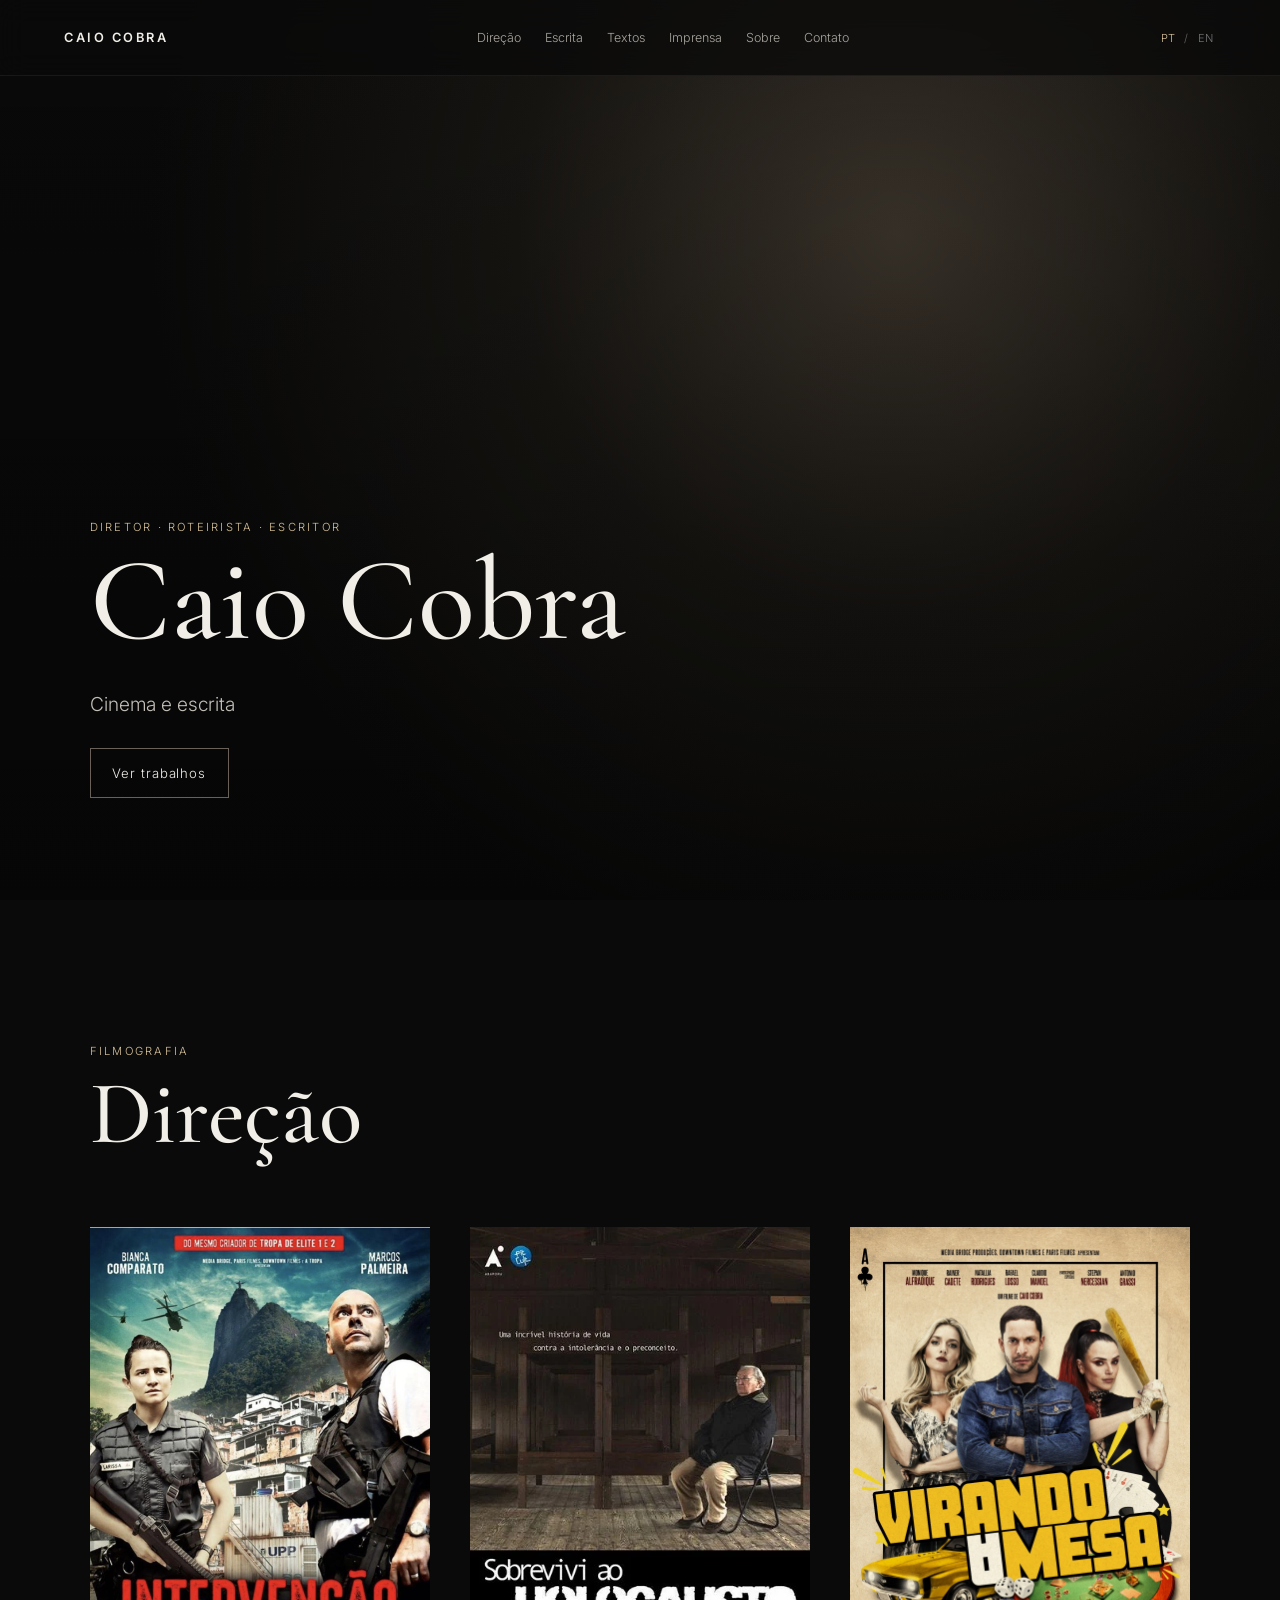
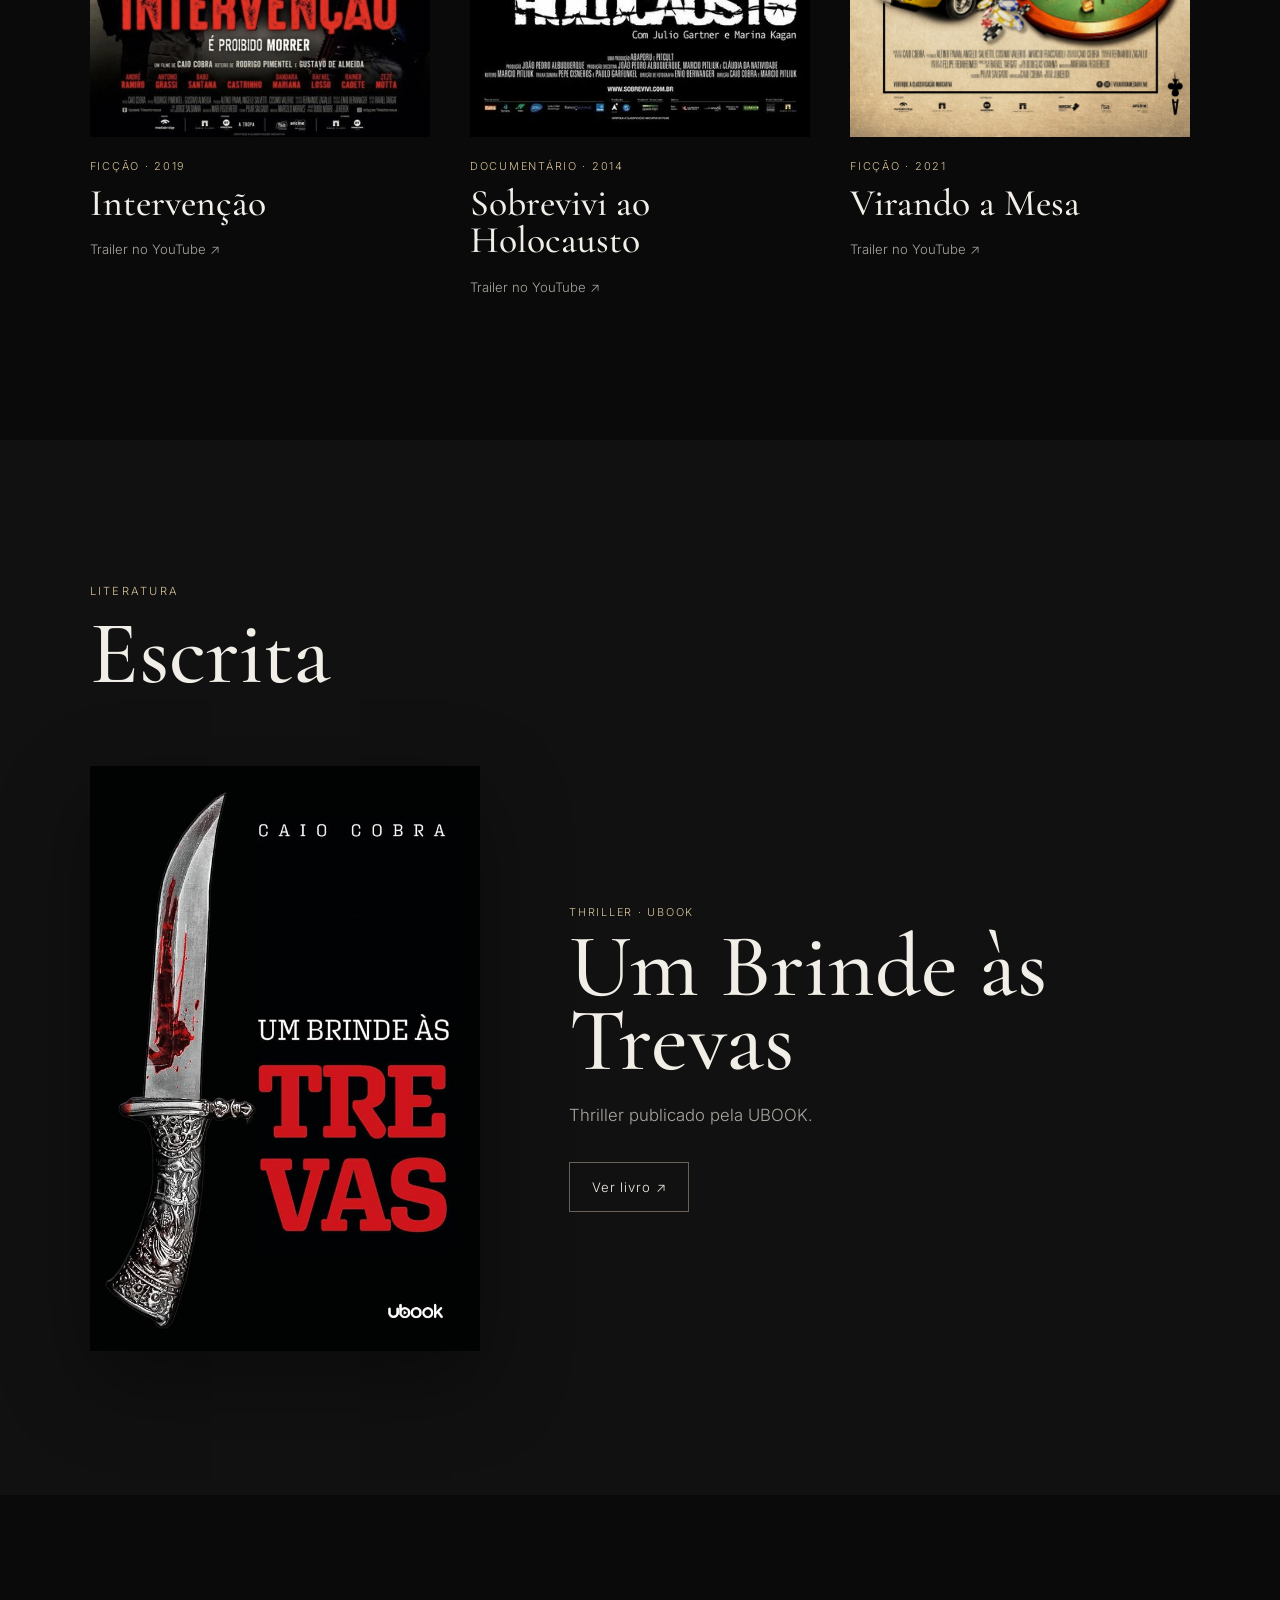
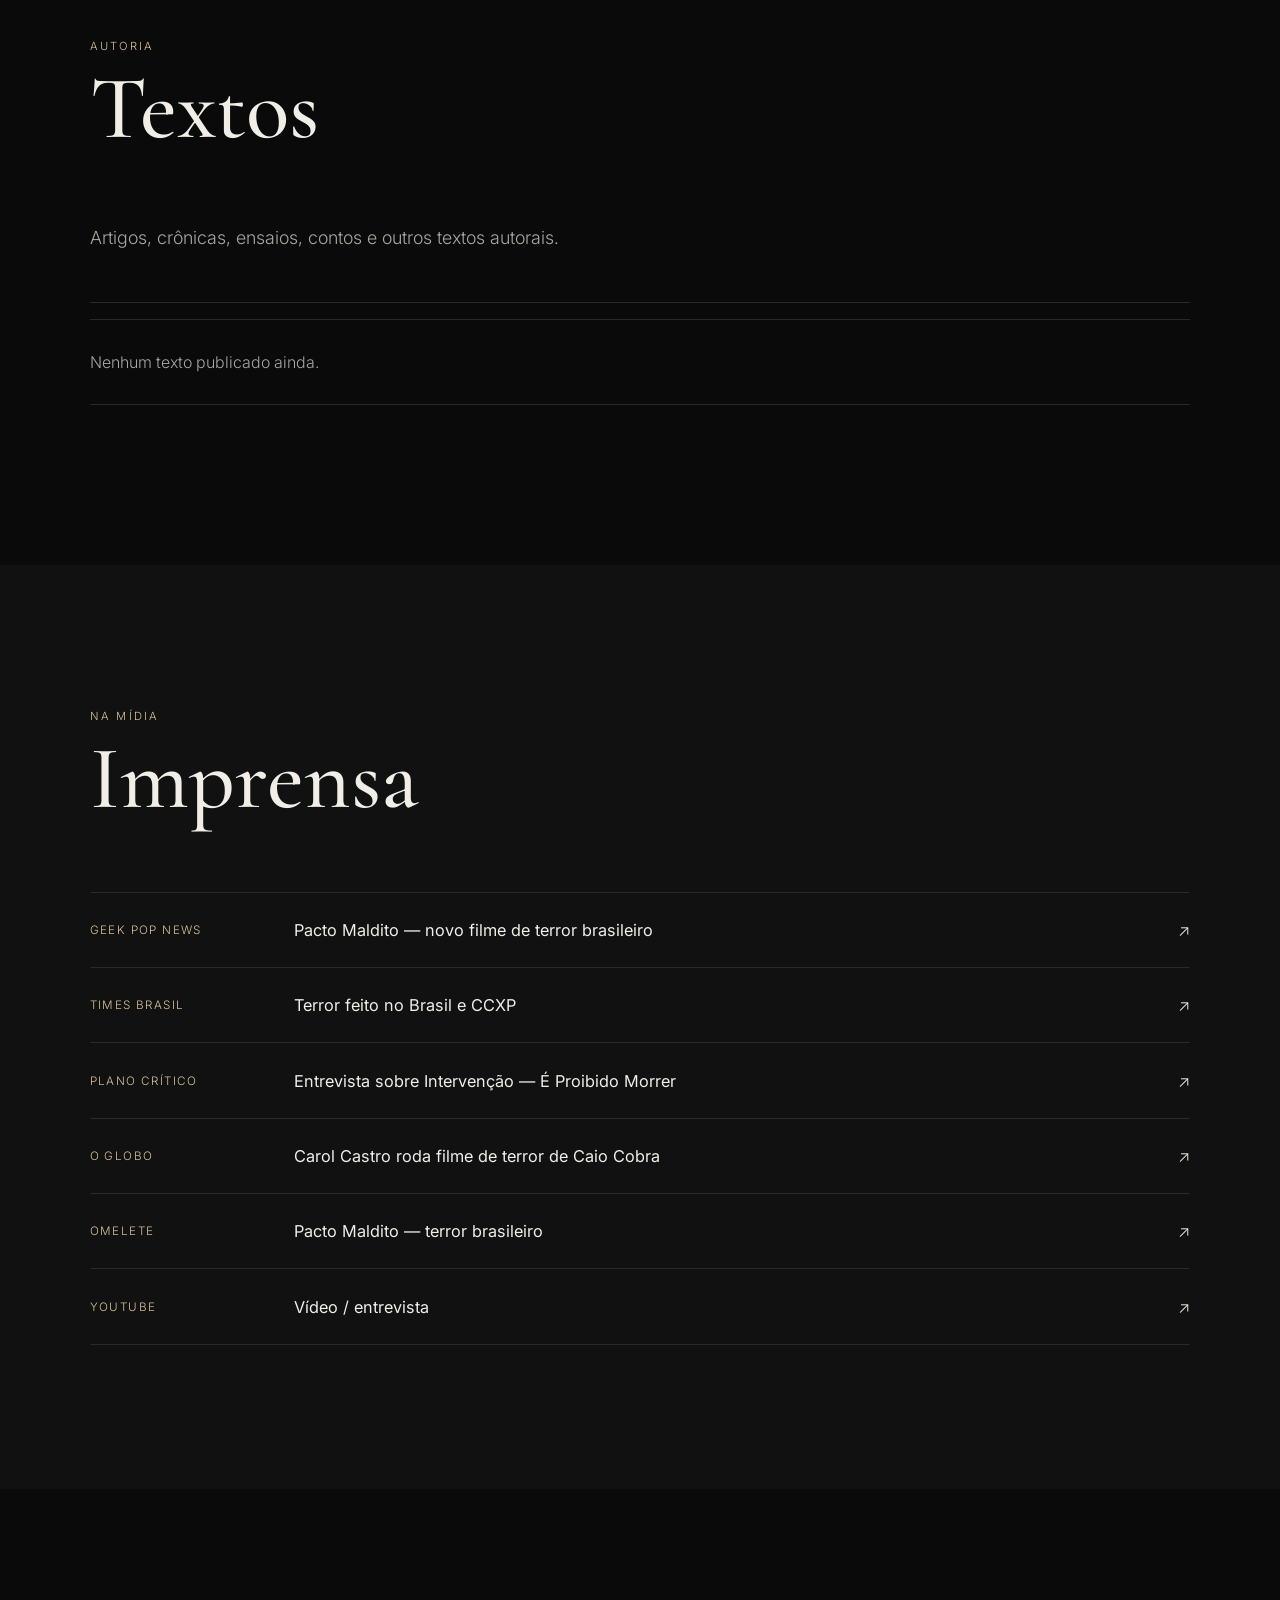
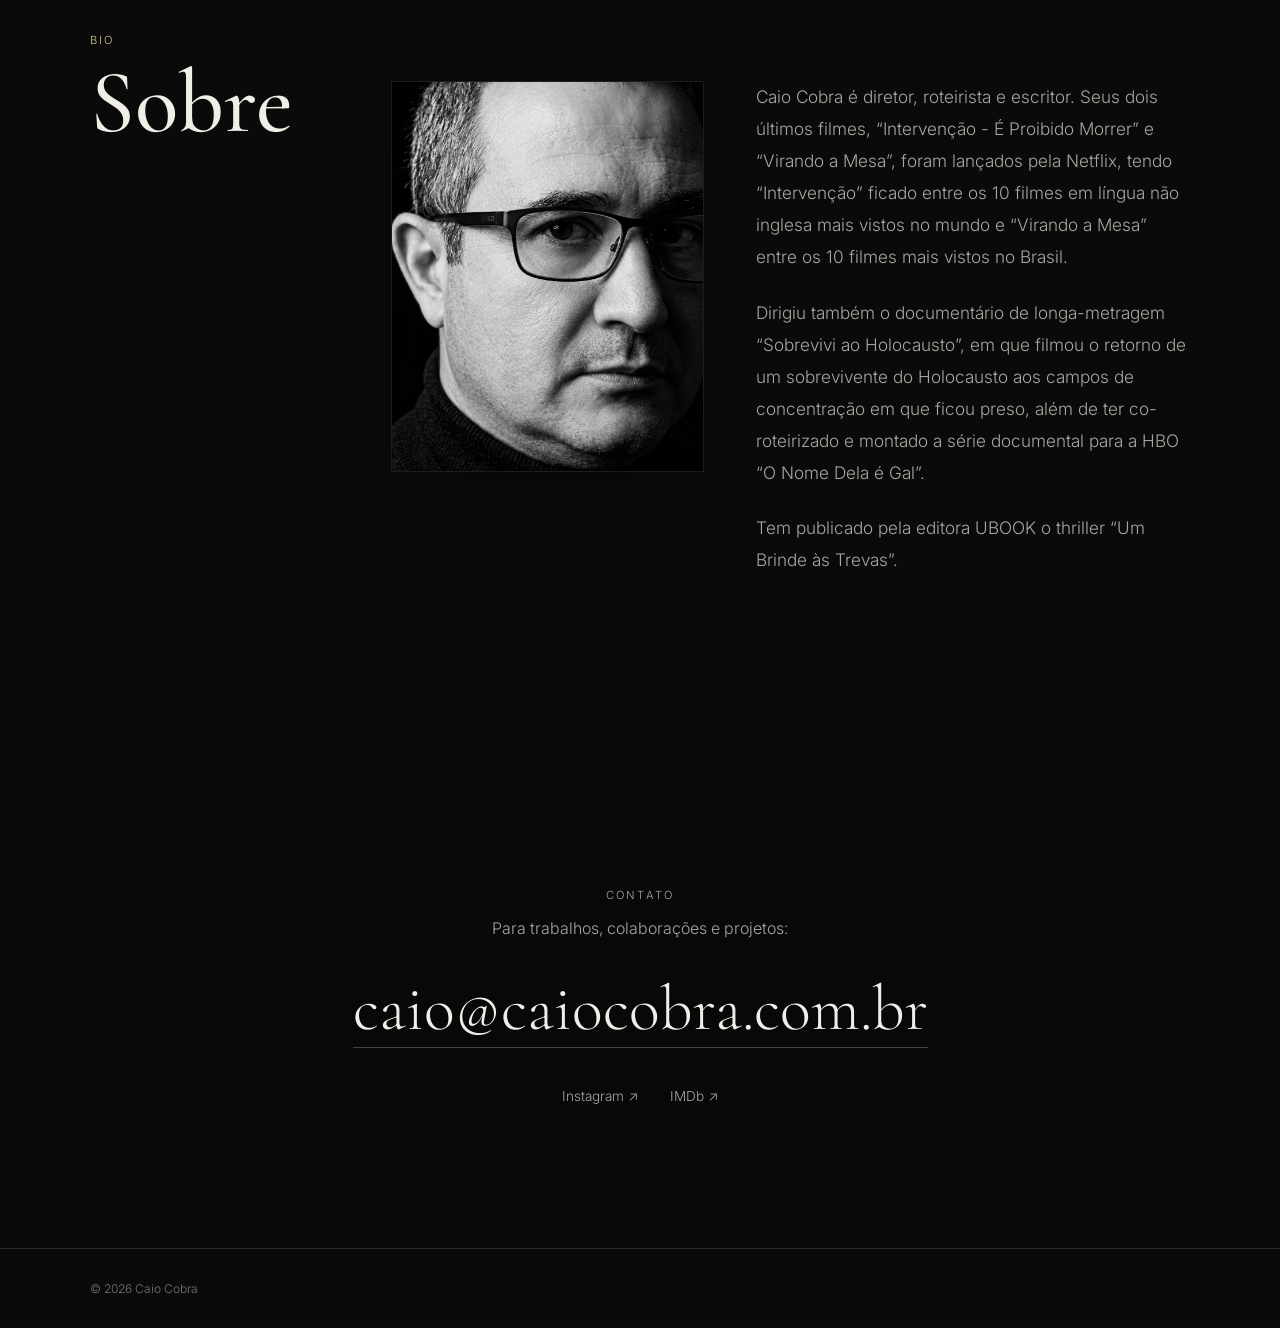
==== index.html @ d1a2e9aa "Add files via upload" ====
<!doctype html>
<html lang="pt-BR">
<head>
  <meta charset="utf-8">
  <meta name="viewport" content="width=device-width, initial-scale=1">
  <meta name="description" content="Portfólio de Caio Cobra">
  <title>Caio Cobra — Cinema e escrita</title>
  <link rel="preconnect" href="https://fonts.googleapis.com">
  <link rel="preconnect" href="https://fonts.gstatic.com" crossorigin>
  <link href="https://fonts.googleapis.com/css2?family=Cormorant+Garamond:wght@400;500;600&family=Inter:wght@300;400;500;600&display=swap" rel="stylesheet">
  <link rel="stylesheet" href="style.css">
</head>
<body>
<header class="site-header">
  <a class="logo" id="site-logo" href="#inicio">CAIO COBRA</a>
  <div class="header-actions">
    <div class="lang-switch" aria-label="Idioma / Language">
      <button class="lang-btn active" type="button" data-lang-select="pt">PT</button>
      <span>/</span>
      <button class="lang-btn" type="button" data-lang-select="en">EN</button>
    </div>
    <button class="menu-toggle" aria-label="Abrir menu" aria-expanded="false">☰</button>
  </div>
  <nav class="nav" id="main-nav"></nav>
</header>

<main>
  <section class="hero" id="inicio">
    <div class="hero-shade"></div>
    <div class="hero-content" id="hero-content"></div>
  </section>

  <section class="section" id="direcao">
    <div class="section-heading" id="films-heading"></div>
    <div class="films" id="films-list"></div>
  </section>

  <section class="section section-alt" id="escrita">
    <div class="section-heading" id="writing-heading"></div>
    <div id="writing-list"></div>
  </section>

  <section class="section" id="textos">
    <div class="section-heading" id="texts-heading"></div>
    <div class="texts-intro" id="texts-intro"></div>
    <div class="editorial-list" id="texts-list"></div>
  </section>

  <section class="section section-alt" id="imprensa">
    <div class="section-heading" id="press-heading"></div>
    <div class="press-list" id="press-list"></div>
  </section>

  <section class="section about" id="sobre">
    <div class="section-heading" id="about-heading"></div>
    <div class="about-portrait" id="about-portrait"></div>
    <div class="about-copy" id="about-copy"></div>
  </section>

  <section class="contact" id="contato">
    <div id="contact-content"></div>
  </section>
</main>

<footer><span>© <span id="year"></span> <span id="footer-name">Caio Cobra</span></span></footer>
<script src="script.js"></script>
</body>
</html>
---- style.css ----
*{box-sizing:border-box}
:root{--bg:#0a0a0a;--bg2:#111;--text:#f1eee7;--muted:#aaa69f;--accent:#d7c29a;--line:#292929}
html{scroll-behavior:smooth}
body{margin:0;background:var(--bg);color:var(--text);font-family:Inter,Arial,sans-serif;font-weight:300}
img{display:block;max-width:100%}
a{color:inherit;text-decoration:none}
.site-header{position:fixed;z-index:50;top:0;left:0;right:0;height:76px;padding:0 5vw;display:flex;align-items:center;justify-content:space-between;background:rgba(10,10,10,.76);backdrop-filter:blur(14px);border-bottom:1px solid rgba(255,255,255,.06)}
.logo{font-size:.8rem;letter-spacing:.2em;font-weight:600}
.nav{display:flex;gap:1.5rem}
.nav a{font-size:.78rem;color:var(--muted)}
.nav a:hover{color:var(--text)}
.header-actions{display:flex;align-items:center;gap:1.1rem;order:3}
.lang-switch{display:flex;align-items:center;gap:.35rem;font-size:.69rem;letter-spacing:.08em;color:#666}
.lang-btn{border:0;background:none;color:#777;padding:.2rem;cursor:pointer;font:inherit}
.lang-btn.active,.lang-btn:hover{color:var(--accent)}
.menu-toggle{display:none;color:var(--text);background:none;border:0;font-size:1.35rem}
.hero{min-height:100vh;position:relative;display:flex;align-items:flex-end;padding:12rem 7vw 8vw;background:radial-gradient(circle at 70% 26%,#3b342b 0,#171512 34%,#090909 67%)}
.hero-shade{position:absolute;inset:0;background:linear-gradient(180deg,rgba(0,0,0,.02),rgba(0,0,0,.32))}
.hero-content{position:relative;z-index:1}
.eyebrow{color:var(--accent);font-size:.7rem;letter-spacing:.2em;margin:0 0 1rem}
h1,h2,h3{font-family:"Cormorant Garamond",Georgia,serif;font-weight:500}
h1{font-size:clamp(4rem,9.2vw,9rem);line-height:.86;margin:0 0 2.5rem;white-space:nowrap}
.hero-text{color:#c3bfb7;font-size:1.2rem;margin:0 0 2rem}
.button{display:inline-block;border:1px solid #696158;padding:1rem 1.35rem;font-size:.82rem;letter-spacing:.07em}
.button:hover{background:var(--text);color:var(--bg)}
.section{padding:9rem 7vw}
.section-alt{background:var(--bg2)}
.section-heading{margin-bottom:4.5rem}
.section-heading h2,.contact h2{font-size:clamp(3.6rem,7vw,6.4rem);line-height:.9;margin:0}
.films{display:grid;grid-template-columns:repeat(3,minmax(0,1fr));gap:2.5rem}
.poster-link{position:relative;display:block;overflow:hidden;background:#151515;aspect-ratio:2/3}
.poster-link img{width:100%;height:100%;object-fit:cover;transition:transform .45s ease,filter .45s ease}
.poster-link:hover img{transform:scale(1.025);filter:brightness(.68)}
.watch{position:absolute;left:50%;top:50%;transform:translate(-50%,-50%);padding:.8rem 1rem;border:1px solid rgba(255,255,255,.7);opacity:0;transition:opacity .25s;white-space:nowrap}
.poster-link:hover .watch{opacity:1}
.film-info{padding-top:1.4rem}
.meta{font-size:.68rem;letter-spacing:.16em;color:var(--accent);margin:0 0 .7rem}
.film-info h3{font-size:2.35rem;line-height:1;margin:0 0 1rem}
.text-link{font-size:.82rem;color:var(--muted)}
.text-link:hover{color:var(--text)}
.book{display:grid;grid-template-columns:minmax(220px,390px) 1fr;gap:7vw;align-items:center}
.book-cover img{width:100%;box-shadow:0 30px 80px rgba(0,0,0,.38)}
.book-copy{max-width:630px}
.book-copy h3{font-size:clamp(3.5rem,7vw,6.5rem);line-height:.82;margin:.2rem 0 1.5rem}
.book-copy p:not(.meta){font-size:1.05rem;color:var(--muted);line-height:1.7}
.button-small{margin-top:1rem}
.texts-intro{max-width:700px;color:var(--muted);font-size:1.12rem;line-height:1.8;margin-bottom:3rem}
.editorial-list{border-top:1px solid var(--line)}
.editorial-card{display:grid;grid-template-columns:190px minmax(220px,1fr) 1.3fr 120px;gap:2rem;align-items:start;padding:2.1rem 0;border-bottom:1px solid var(--line)}
.editorial-card .meta{padding-top:.45rem}
.editorial-card h3{font-size:2rem;line-height:1.05;margin:0}
.editorial-card p:not(.meta){color:var(--muted);line-height:1.65;margin:0}
.editorial-card .text-link{padding-top:.45rem;text-align:right}
.press-list{border-top:1px solid var(--line)}
.press-list a{display:grid;grid-template-columns:180px 1fr 30px;gap:1.5rem;align-items:center;padding:1.7rem 0;border-bottom:1px solid var(--line)}
.press-list a span{color:var(--accent);font-size:.73rem;letter-spacing:.12em;text-transform:uppercase}
.press-list a strong{font-weight:400;font-size:1.02rem}
.press-list a b{text-align:right;font-weight:300}
.press-list a:hover strong{color:var(--accent)}
.about{display:grid;grid-template-columns:minmax(180px,.72fr) minmax(280px,.9fr) 1.25fr;gap:4vw;align-items:start}
.about-portrait{padding-top:3rem}
.about-portrait img{width:100%;max-width:390px;aspect-ratio:4/5;object-fit:cover;object-position:center 18%;filter:grayscale(100%);border:1px solid rgba(255,255,255,.08);box-shadow:0 20px 60px rgba(0,0,0,.35)}
.about-copy{padding-top:3rem;max-width:780px}
.about-copy p{color:var(--muted);font-size:1.08rem;line-height:1.85;margin:0 0 1.5rem}
.contact{text-align:center;padding:9rem 7vw;background:#080808}
.contact p{color:var(--muted)}
.contact-mail{display:inline-block;margin:1rem 0 2.5rem;font-family:"Cormorant Garamond",Georgia,serif;font-size:clamp(2.1rem,5vw,4.7rem);border-bottom:1px solid #424242}
.socials{display:flex;justify-content:center;gap:2rem;color:var(--muted);font-size:.85rem}
.socials a:hover{color:var(--text)}
footer{padding:2rem 7vw;border-top:1px solid var(--line);color:#777;font-size:.75rem}

/* páginas de texto */
.article-page{padding-top:76px}
.article-header{padding:9rem 7vw 5rem;border-bottom:1px solid var(--line)}
.article-header-inner{max-width:980px;margin:0 auto}
.article-header h1{white-space:normal;font-size:clamp(3.8rem,8vw,7.8rem);line-height:.9;margin:1rem 0 2rem}
.article-deck{max-width:760px;color:var(--muted);font-size:1.18rem;line-height:1.75}
.article-body{max-width:760px;margin:0 auto;padding:5rem 2rem 8rem}
.article-body p{font-family:"Cormorant Garamond",Georgia,serif;font-size:1.45rem;line-height:1.8;color:#d7d3cb}
.article-placeholder{padding:2rem 0;border-top:1px solid var(--line);border-bottom:1px solid var(--line);color:var(--muted);font-family:Inter,Arial,sans-serif!important;font-size:.95rem!important}
.back-link{display:inline-block;margin-bottom:2rem;color:var(--accent);font-size:.78rem;letter-spacing:.08em}

@media(max-width:1100px){
  .nav{gap:1rem}
  .nav a{font-size:.72rem}
  .about{grid-template-columns:1fr 1fr}
  .about .section-heading{grid-column:1/-1}
}
@media(max-width:900px){
  h1{font-size:clamp(3.2rem,13vw,6rem);white-space:nowrap}
  .site-header{padding:0 5vw}
  .header-actions{margin-left:auto}
  .menu-toggle{display:block}
  .nav{display:none;position:absolute;top:76px;left:0;right:0;background:#0b0b0b;padding:1.8rem 5vw;flex-direction:column;border-bottom:1px solid var(--line)}
  .nav.open{display:flex}
  .films{grid-template-columns:1fr}
  .film-card{max-width:520px}
  .book{grid-template-columns:1fr}
  .book-cover{max-width:420px}
  .editorial-card{grid-template-columns:1fr;gap:.8rem}
  .editorial-card .text-link{text-align:left}
  .press-list a{grid-template-columns:1fr 28px}
  .press-list a span{grid-column:1/-1}
  .about{grid-template-columns:1fr}
  .about .section-heading{grid-column:auto}
  .about-portrait{padding-top:0;max-width:360px}
  .about-copy{padding-top:0}
  .hero{padding-bottom:12vh}
}
@media(max-width:560px){
  .lang-switch{font-size:.62rem}
  .hero{padding-left:6vw;padding-right:6vw}
  h1{font-size:15vw}
  .section{padding:7rem 6vw}
  .contact-mail{font-size:8vw}
}


.texts-loading,.texts-empty{color:var(--muted);padding:2rem 0;border-top:1px solid var(--line);border-bottom:1px solid var(--line)}
.admin-page{background:#0d0d0d;color:#f1eee7;min-height:100vh;font-family:Inter,Arial,sans-serif}
.admin-shell{max-width:1100px;margin:0 auto;padding:4rem 5vw 8rem}
.admin-top{display:flex;justify-content:space-between;align-items:flex-start;gap:2rem;margin-bottom:3rem}
.admin-top h1{font-size:clamp(3rem,7vw,6rem);margin:0 0 .7rem;white-space:normal}
.admin-top p{color:var(--muted);max-width:700px;line-height:1.65}
.admin-badge{border:1px solid #3a3a3a;padding:.6rem .8rem;font-size:.72rem;color:var(--accent);white-space:nowrap}
.admin-panel{background:#141414;border:1px solid #252525;padding:2rem;margin-bottom:2rem}
.admin-panel h2{font-size:2.3rem;margin:0 0 1.5rem}
.admin-grid{display:grid;grid-template-columns:1fr 1fr;gap:1.2rem}
.admin-field{display:flex;flex-direction:column;gap:.55rem}
.admin-field.full{grid-column:1/-1}
.admin-field label{font-size:.72rem;letter-spacing:.08em;color:var(--accent);text-transform:uppercase}
.admin-field input,.admin-field textarea{width:100%;background:#0c0c0c;color:#f1eee7;border:1px solid #343434;padding:.9rem 1rem;font:inherit}
.admin-field textarea{min-height:110px;resize:vertical;line-height:1.55}
.admin-field textarea.long{min-height:270px}
.admin-actions{display:flex;flex-wrap:wrap;gap:.8rem;margin-top:1.5rem}
.admin-btn{border:1px solid #5e574d;background:transparent;color:#f1eee7;padding:.85rem 1.1rem;cursor:pointer;font:inherit;font-size:.82rem}
.admin-btn:hover{background:#f1eee7;color:#0a0a0a}
.admin-btn.primary{background:var(--accent);color:#111;border-color:var(--accent)}
.admin-btn.danger{border-color:#5e3030;color:#dbaaaa}
.admin-list{display:flex;flex-direction:column}
.admin-item{display:grid;grid-template-columns:1fr auto;gap:1rem;padding:1.2rem 0;border-top:1px solid #282828}
.admin-item:last-child{border-bottom:1px solid #282828}
.admin-item h3{font-family:Inter,Arial,sans-serif;font-size:1rem;margin:0 0 .35rem}
.admin-item p{margin:0;color:var(--muted);font-size:.82rem}
.admin-help{font-size:.9rem;color:var(--muted);line-height:1.7}
.admin-help code{color:var(--accent)}
.admin-status{margin-top:1rem;color:var(--accent);font-size:.85rem}
@media(max-width:760px){.admin-grid{grid-template-columns:1fr}.admin-field.full{grid-column:auto}.admin-top{flex-direction:column}}

.admin-field select{width:100%;background:#0c0c0c;color:#f1eee7;border:1px solid #343434;padding:.9rem 1rem;font:inherit}
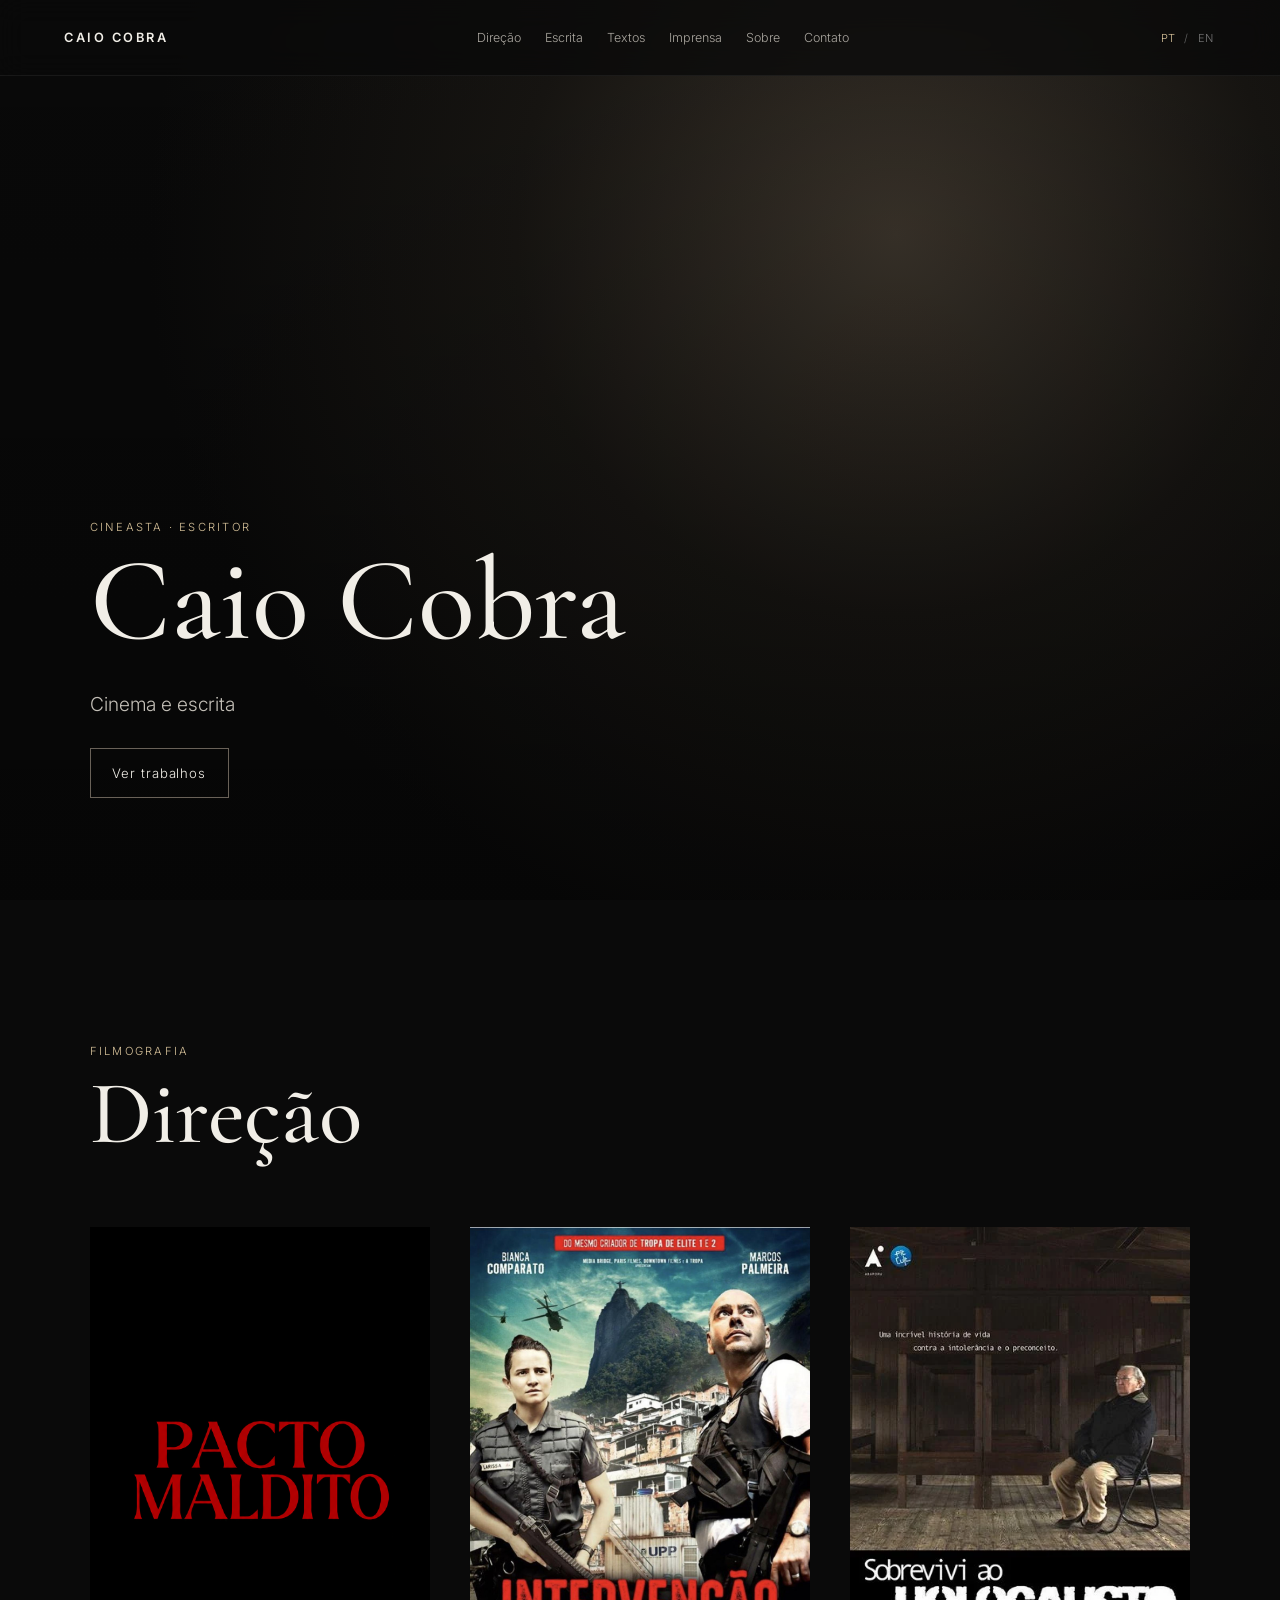
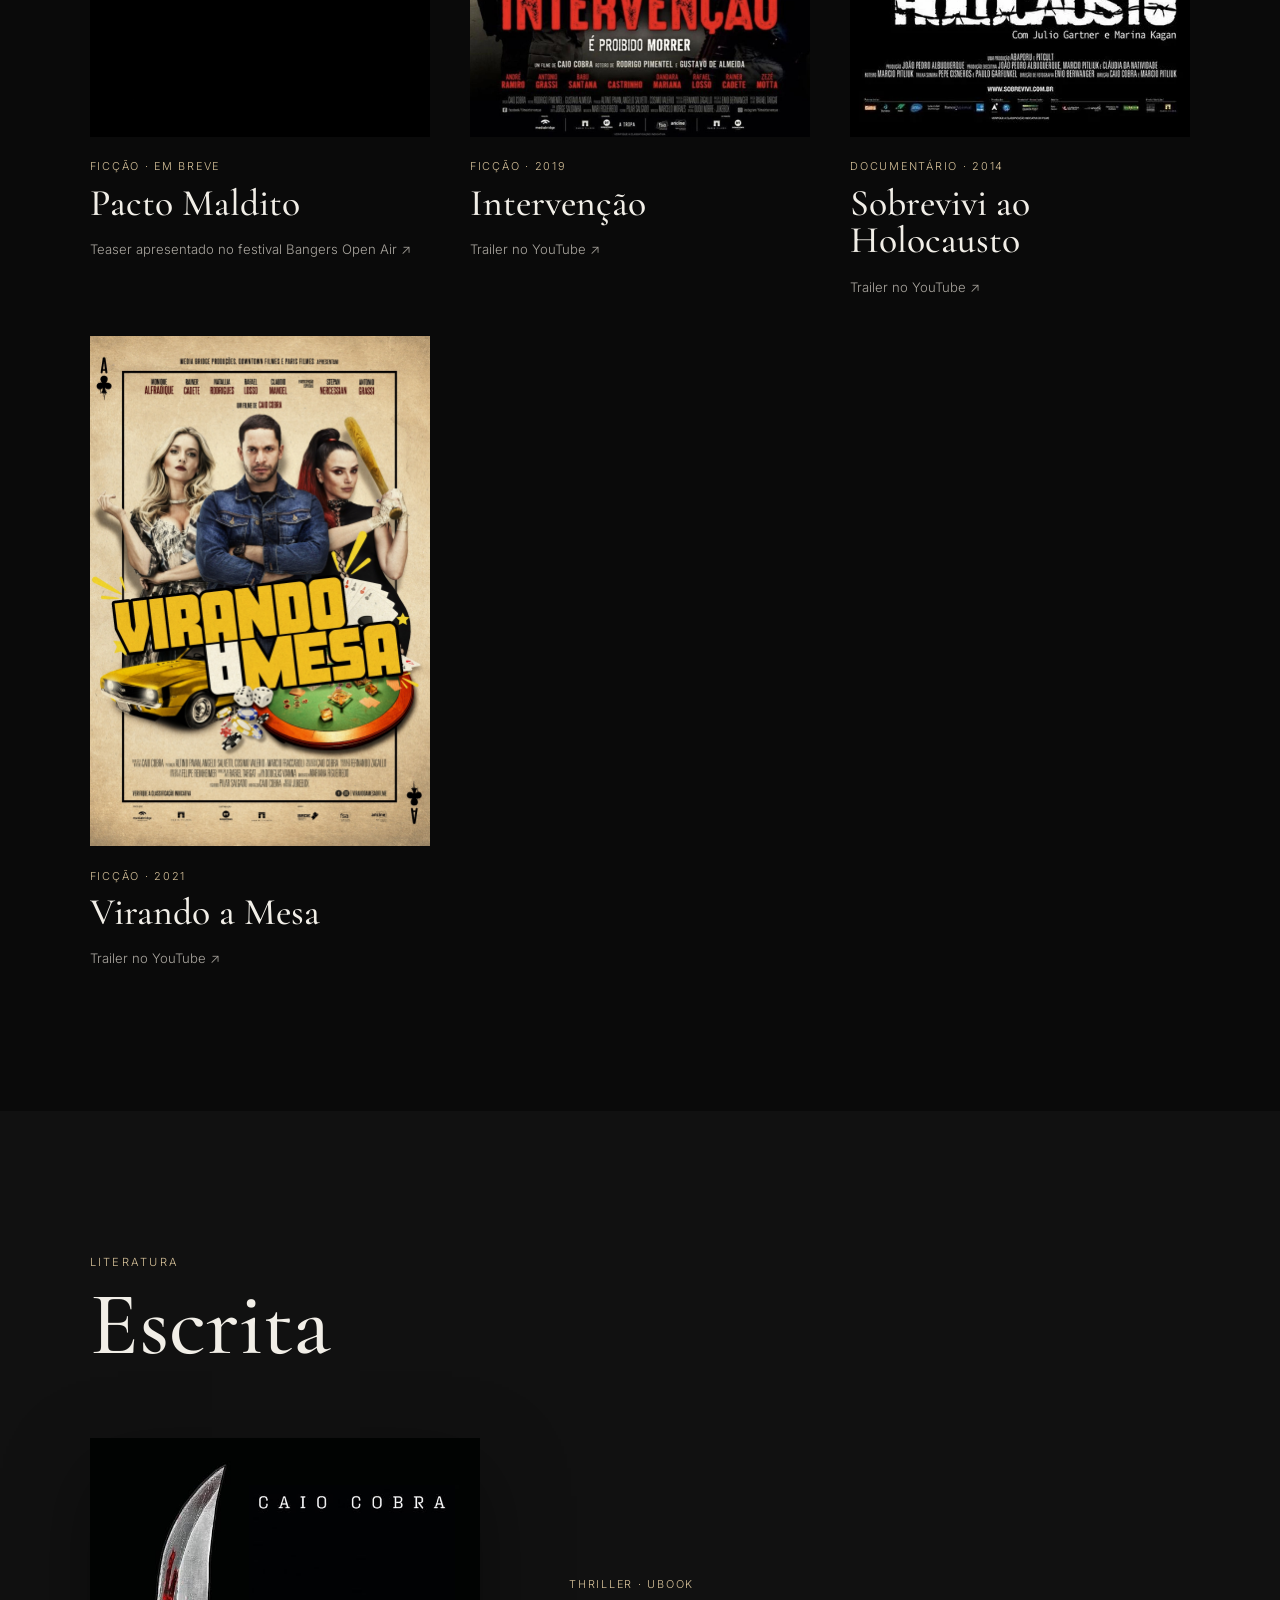
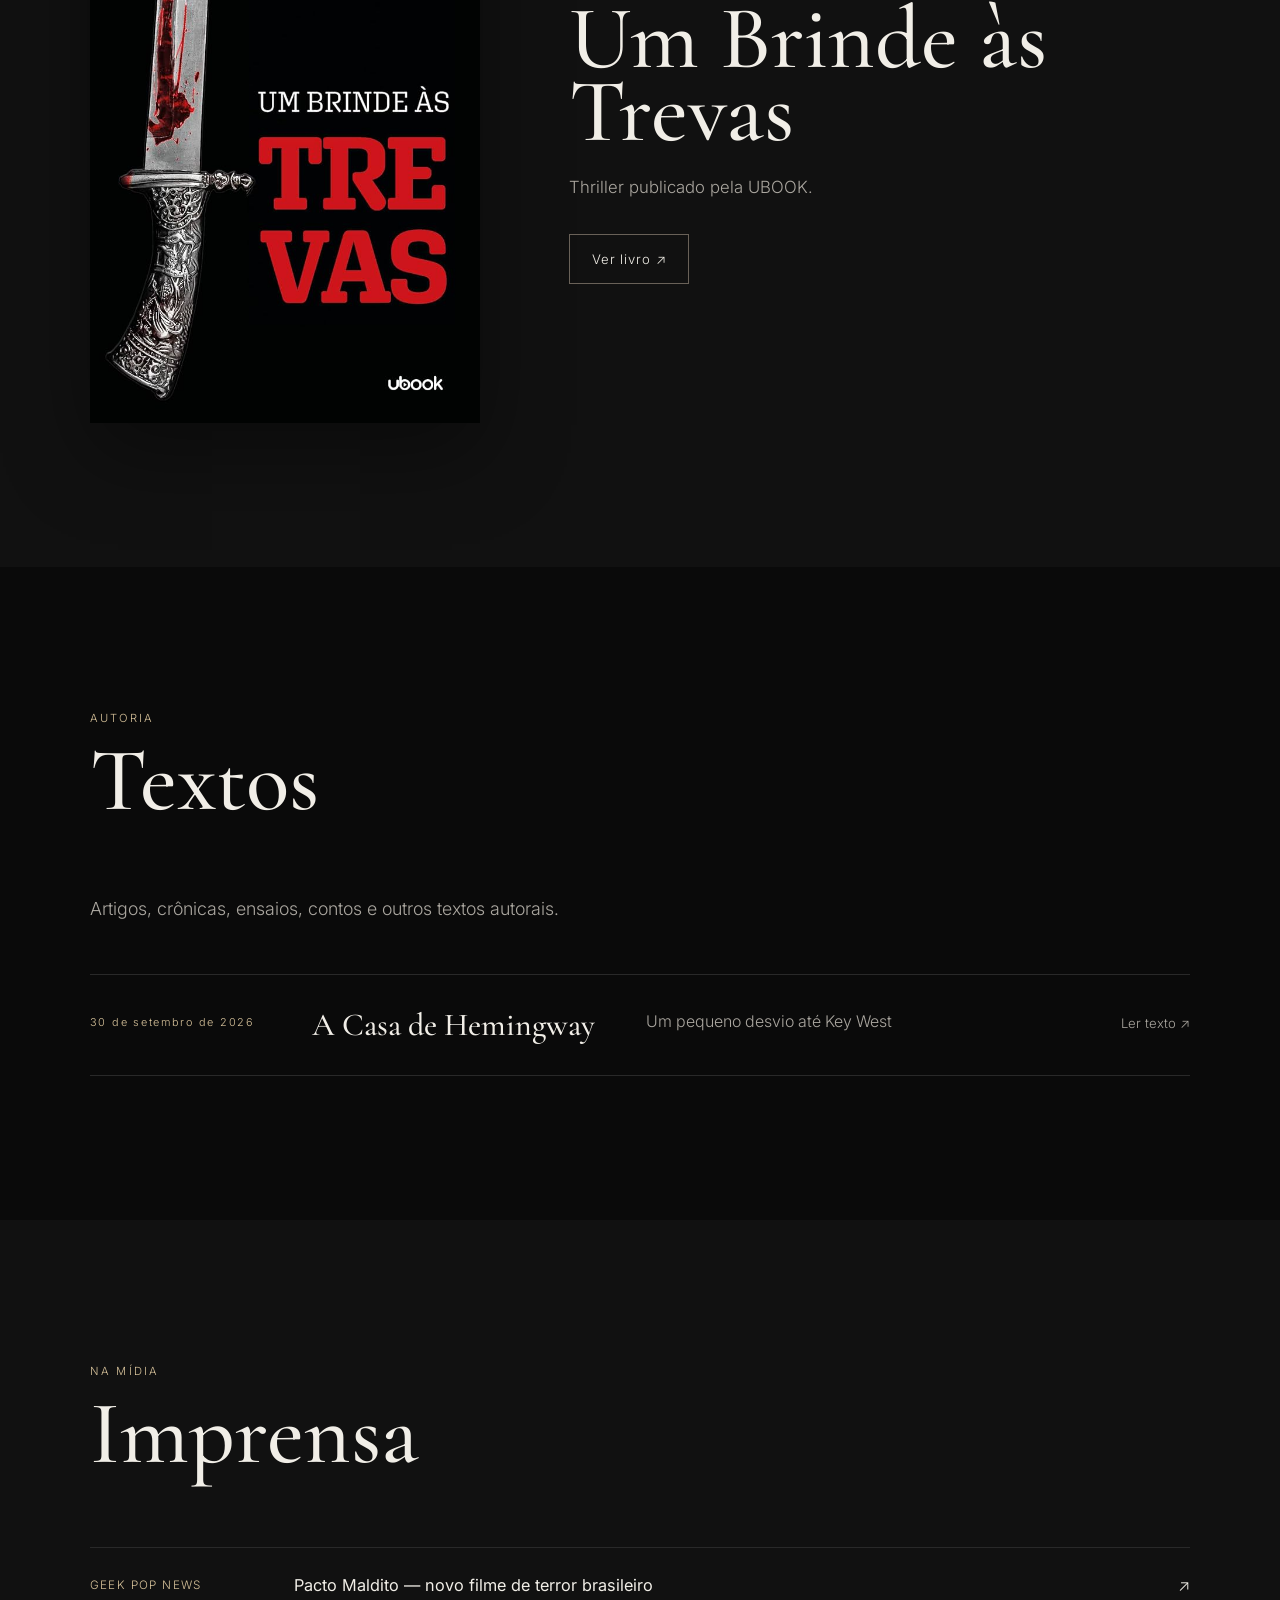
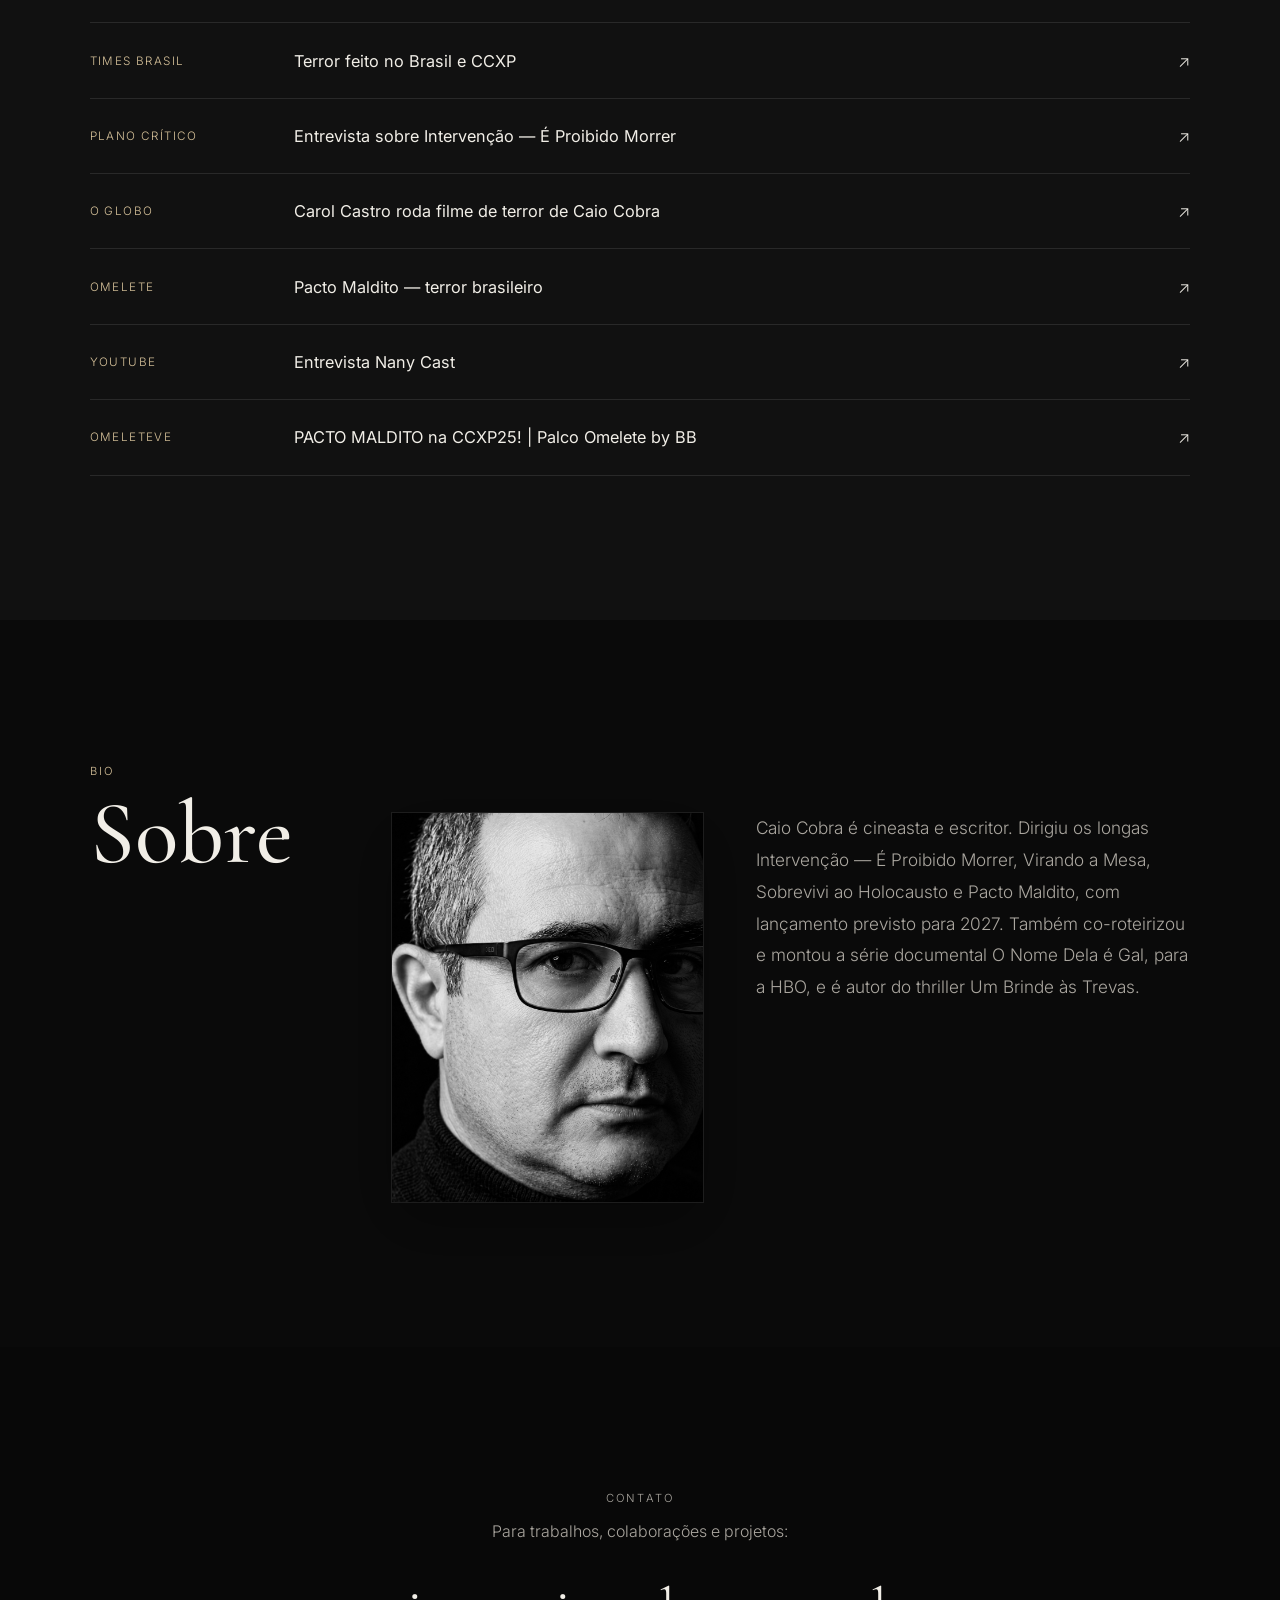
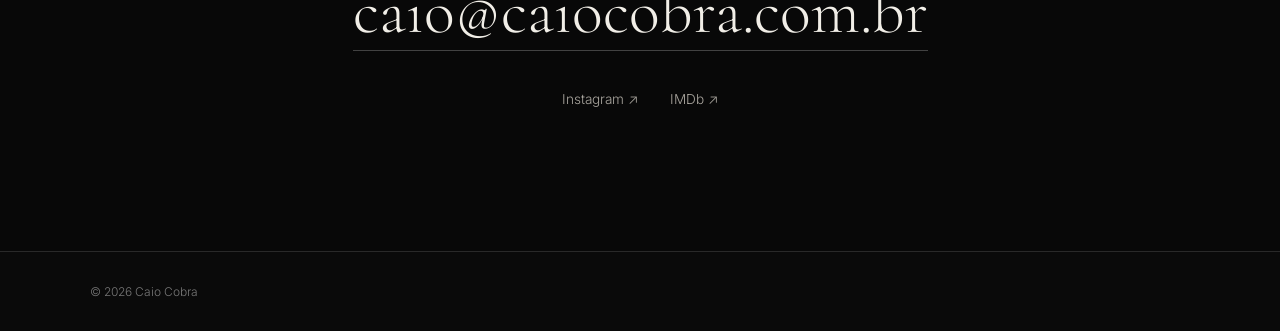
==== commit 7fd37f78: "Update index.html" ====
--- a/index.html
+++ b/index.html
@@ -9,6 +9,15 @@
   <link rel="preconnect" href="https://fonts.gstatic.com" crossorigin>
   <link href="https://fonts.googleapis.com/css2?family=Cormorant+Garamond:wght@400;500;600&family=Inter:wght@300;400;500;600&display=swap" rel="stylesheet">
   <link rel="stylesheet" href="style.css">
+  <!-- Google tag (gtag.js) -->
+<script async src="https://www.googletagmanager.com/gtag/js?id=G-V5NHCP0PSE"></script>
+<script>
+  window.dataLayer = window.dataLayer || [];
+  function gtag(){dataLayer.push(arguments);}
+  gtag('js', new Date());
+
+  gtag('config', 'G-V5NHCP0PSE');
+</script>
 </head>
 <body>
 <header class="site-header">
@@ -65,4 +74,4 @@
 <footer><span>© <span id="year"></span> <span id="footer-name">Caio Cobra</span></span></footer>
 <script src="script.js"></script>
 </body>
-</html>+</html>
